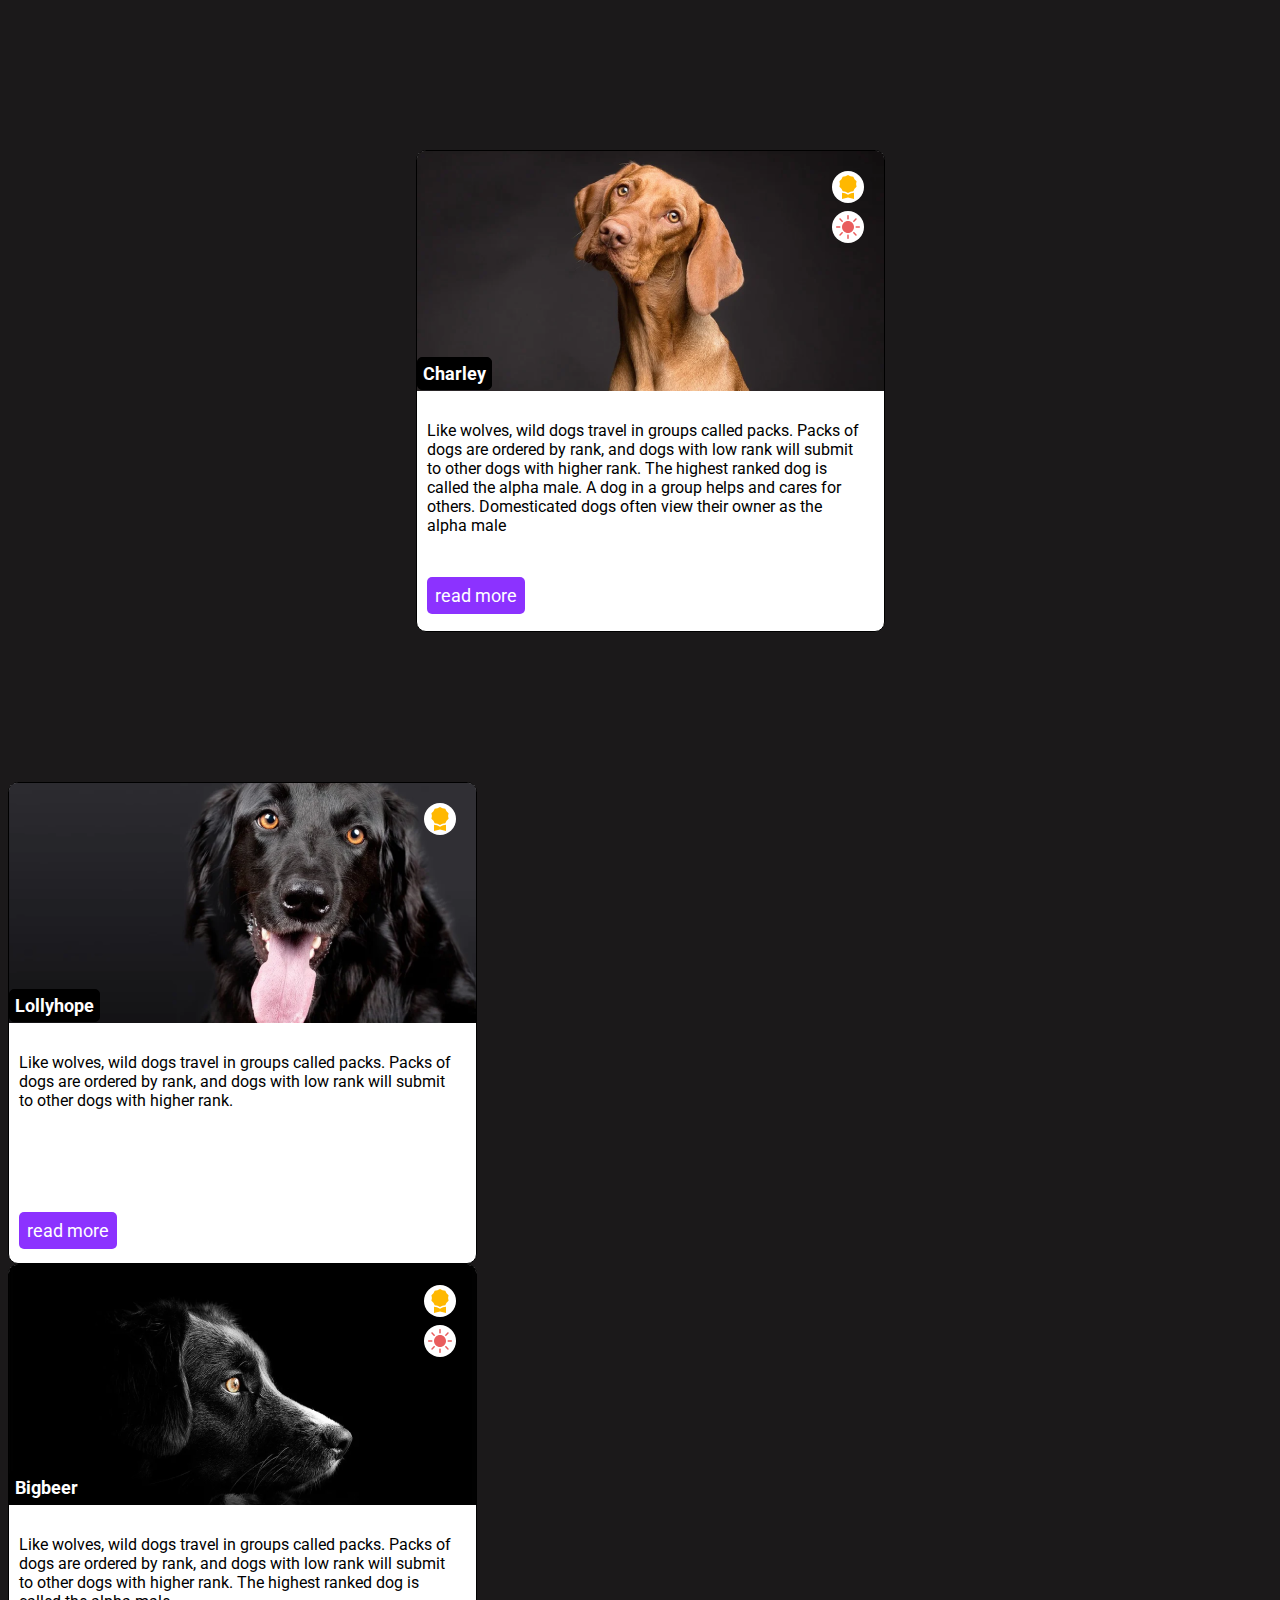
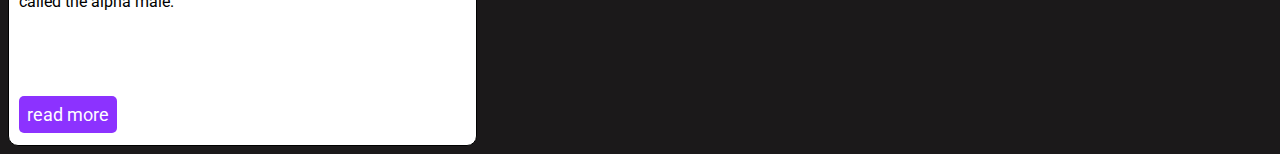
==== Менторство/index2.html @ 05d803ab "First push" ====
<!DOCTYPE html>
<html lang="en">

<head>
    <meta charset="UTF-8">
    <meta http-equiv="X-UA-Compatible" content="IE=edge">
    <meta name="viewport" content="width=device-width, initial-scale=1.0">
    <link rel="preconnect" href="https://fonts.gstatic.com">
    <link href="https://fonts.googleapis.com/css2?family=Roboto:wght@400;500&display=swap" rel="stylesheet">
    <link rel="stylesheet" href="style/style2.css">
    <title>Dogs</title>
</head>

<body>
    <div class="container">
        <ul class="dog-list">
            <li class="dog-list-item">
                <div class="dog-card">
                    <h3 class="dog-card-title">Charley</h3>
                    <div class="gold-reward">
                        <img src="img/dog-reward-gold.svg" alt="Reward">
                    </div>
                    <div class="red-reward">
                        <img src="img/dog-reward-red.svg" alt="Reward">
                    </div>
                    <div class="dog-card-header"></div>
                    <img src="img/dog-1.png" alt="Charley">
                </div>
                <div class="dog-card-main">
                    <div class="dog-card-description first-card">
                        <p>
                            Like wolves, wild dogs travel in groups called packs. Packs of dogs are ordered by rank,
                            and dogs with low rank will submit to other dogs with higher rank. The highest ranked
                            dog is called the alpha male. A dog in a group helps and cares for others. Domesticated
                            dogs often view their owner as the alpha male
                        </p>
                    </div>
                    <a href="#" class="btn">read more</a>
                </div>
    </div>
    </li>
    <li class="dog-list-item">
        <div class="dog-card">
            <h3 class="dog-card-title">Lollyhope</h3>
            <div class="gold-reward">
                <img src="img/dog-reward-gold.svg" alt="Reward">
            </div>
            <div class="dog-card-header">
                <img src="img/dog-2.png" alt="Lollyhope">
            </div>
            <div class="dog-card-main">
                <div class="dog-card-description second-card">
                    <p>
                        Like wolves, wild dogs travel in groups called packs. Packs of dogs are ordered by rank,
                        and dogs with low rank will submit to other dogs with higher rank.
                    </p>
                </div>
                <a href="#" class="btn">read more</a>
            </div>
        </div>
    </li>
    <li class="dog-list-item">
        <div class="dog-card">
            <h3 class="dog-card-title">Bigbeer</h3>
            <div class="gold-reward">
                <img src="img/dog-reward-gold.svg" alt="Reward">
            </div>
            <div class="red-reward">
                <img src="img/dog-reward-red.svg" alt="Reward">
            </div>
            <div class="dog-card-header">
                <img src="img/dog-3.png" alt="Bigbeer">
            </div>
            <div class="dog-card-main">
                <div class="dog-card-description third-card">
                    <p>
                        Like wolves, wild dogs travel in groups called packs. Packs of dogs are ordered by rank,
                        and dogs with low rank will submit to other dogs with higher rank. The highest ranked
                        dog is called the alpha male.
                    </p>
                </div>
                <a href="#" class="btn">read more</a>
            </div>
        </div>
    </li>
    </ul>
    </div>
</body>

</html>
---- Менторство/style/style2.css ----
body {
    font-family: 'Roboto', sans-serif;
    background-color: #1B191A;
}


.container {
    max-width: 1200px;
    margin: 150px auto;
}


.dog-list {
    list-style-type: none;
    display: flex;
    justify-content: center;
}

.dog-list-item {
    width: 467px;
    min-height: 480px;
    border: 1px solid #000;
    margin-right: 20px;
    border-radius: 10px;
    background-color: #fff;
}

.dog-card-title {
    position: absolute;
    top: 188px;
    left: 0px;
    color: #fff;
    font-size: 18px;
    border: 1px solid #000;
    border-radius: 5px;
    padding: 5px;
    background-color: #000;
}


.dog-card {
    position: relative;
}

.gold-reward {
    position: absolute;
    top: 20px;
    right: 20px;
}

.red-reward {
    position: absolute;
    top: 60px;
    right: 20px;
}


.dog-card-main {
    padding: 10px;
}

.dog-card-description {
    max-width: 435px;
    font-size: 16px;
    color: #000;
}

.first-card {
    margin-bottom: 50px;
}

.second-card {
    margin-bottom: 110px;
}

.third-card {
    margin-bottom: 93px;
}

.btn {
    text-decoration: none;
    background-color: #8C32FF;
    padding: 8px;
    color: #fff;
    font-size: 18px;
    border-radius: 5px;
}
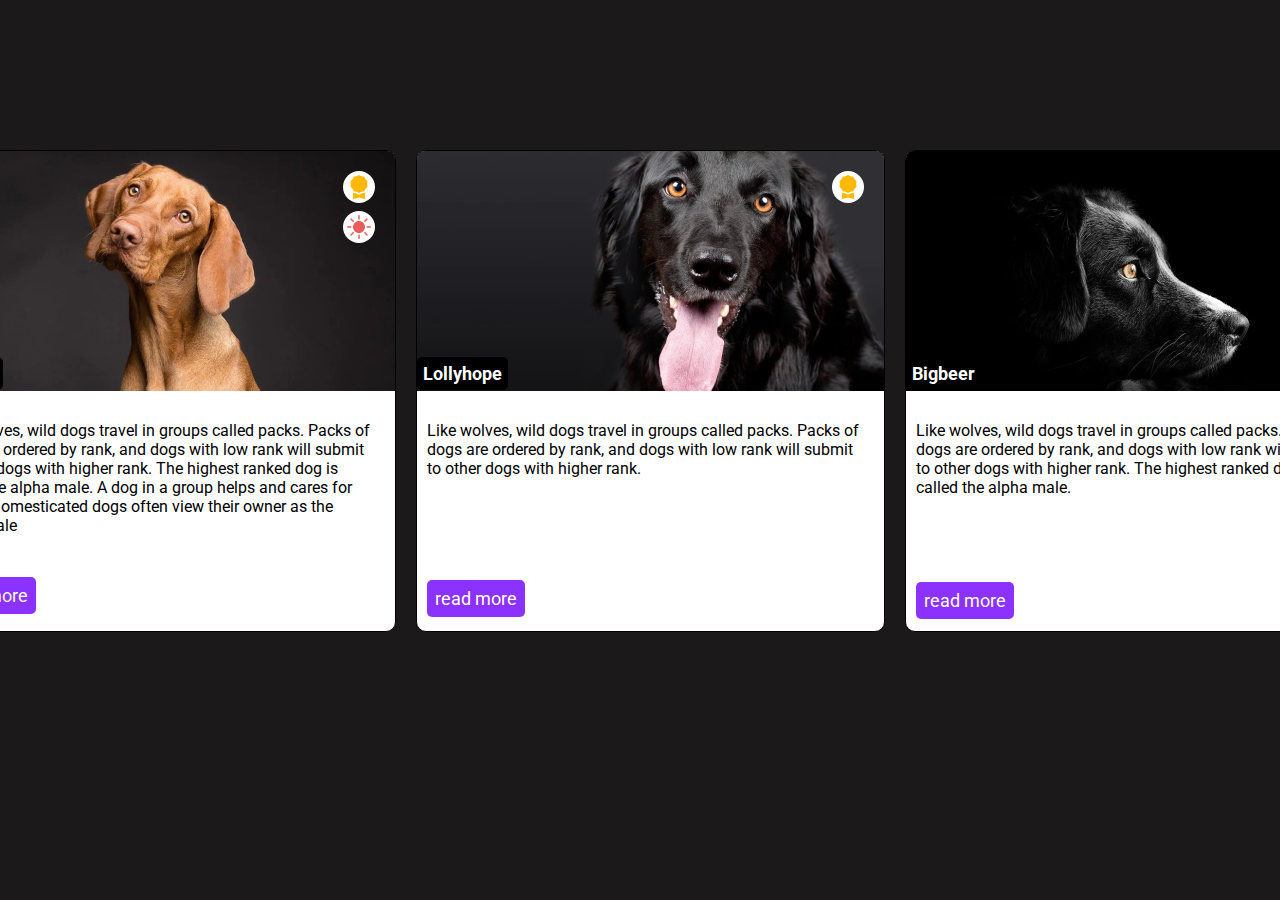
==== commit 44288c76: "Сломалась вёрстка)" ====
--- a/Менторство/index2.html
+++ b/Менторство/index2.html
@@ -37,52 +37,52 @@
                     </div>
                     <a href="#" class="btn">read more</a>
                 </div>
+            </li>
+            <li class="dog-list-item">
+                <div class="dog-card">
+                    <h3 class="dog-card-title">Lollyhope</h3>
+                    <div class="gold-reward">
+                        <img src="img/dog-reward-gold.svg" alt="Reward">
+                    </div>
+                    <div class="dog-card-header">
+                        <img src="img/dog-2.png" alt="Lollyhope">
+                    </div>
+                    <div class="dog-card-main">
+                        <div class="dog-card-description second-card">
+                            <p>
+                                Like wolves, wild dogs travel in groups called packs. Packs of dogs are ordered by rank,
+                                and dogs with low rank will submit to other dogs with higher rank.
+                            </p>
+                        </div>
+                        <a href="#" class="btn">read more</a>
+                    </div>
+                </div>
+            </li>
+            <li class="dog-list-item">
+                <div class="dog-card">
+                    <h3 class="dog-card-title">Bigbeer</h3>
+                    <div class="gold-reward">
+                        <img src="img/dog-reward-gold.svg" alt="Reward">
+                    </div>
+                    <div class="red-reward">
+                        <img src="img/dog-reward-red.svg" alt="Reward">
+                    </div>
+                    <div class="dog-card-header">
+                        <img src="img/dog-3.png" alt="Bigbeer">
+                    </div>
+                    <div class="dog-card-main">
+                        <div class="dog-card-description third-card">
+                            <p>
+                                Like wolves, wild dogs travel in groups called packs. Packs of dogs are ordered by rank,
+                                and dogs with low rank will submit to other dogs with higher rank. The highest ranked
+                                dog is called the alpha male.
+                            </p>
+                        </div>
+                        <a href="#" class="btn">read more</a>
+                    </div>
+                </div>
+            </li>
     </div>
-    </li>
-    <li class="dog-list-item">
-        <div class="dog-card">
-            <h3 class="dog-card-title">Lollyhope</h3>
-            <div class="gold-reward">
-                <img src="img/dog-reward-gold.svg" alt="Reward">
-            </div>
-            <div class="dog-card-header">
-                <img src="img/dog-2.png" alt="Lollyhope">
-            </div>
-            <div class="dog-card-main">
-                <div class="dog-card-description second-card">
-                    <p>
-                        Like wolves, wild dogs travel in groups called packs. Packs of dogs are ordered by rank,
-                        and dogs with low rank will submit to other dogs with higher rank.
-                    </p>
-                </div>
-                <a href="#" class="btn">read more</a>
-            </div>
-        </div>
-    </li>
-    <li class="dog-list-item">
-        <div class="dog-card">
-            <h3 class="dog-card-title">Bigbeer</h3>
-            <div class="gold-reward">
-                <img src="img/dog-reward-gold.svg" alt="Reward">
-            </div>
-            <div class="red-reward">
-                <img src="img/dog-reward-red.svg" alt="Reward">
-            </div>
-            <div class="dog-card-header">
-                <img src="img/dog-3.png" alt="Bigbeer">
-            </div>
-            <div class="dog-card-main">
-                <div class="dog-card-description third-card">
-                    <p>
-                        Like wolves, wild dogs travel in groups called packs. Packs of dogs are ordered by rank,
-                        and dogs with low rank will submit to other dogs with higher rank. The highest ranked
-                        dog is called the alpha male.
-                    </p>
-                </div>
-                <a href="#" class="btn">read more</a>
-            </div>
-        </div>
-    </li>
     </ul>
     </div>
 </body>
